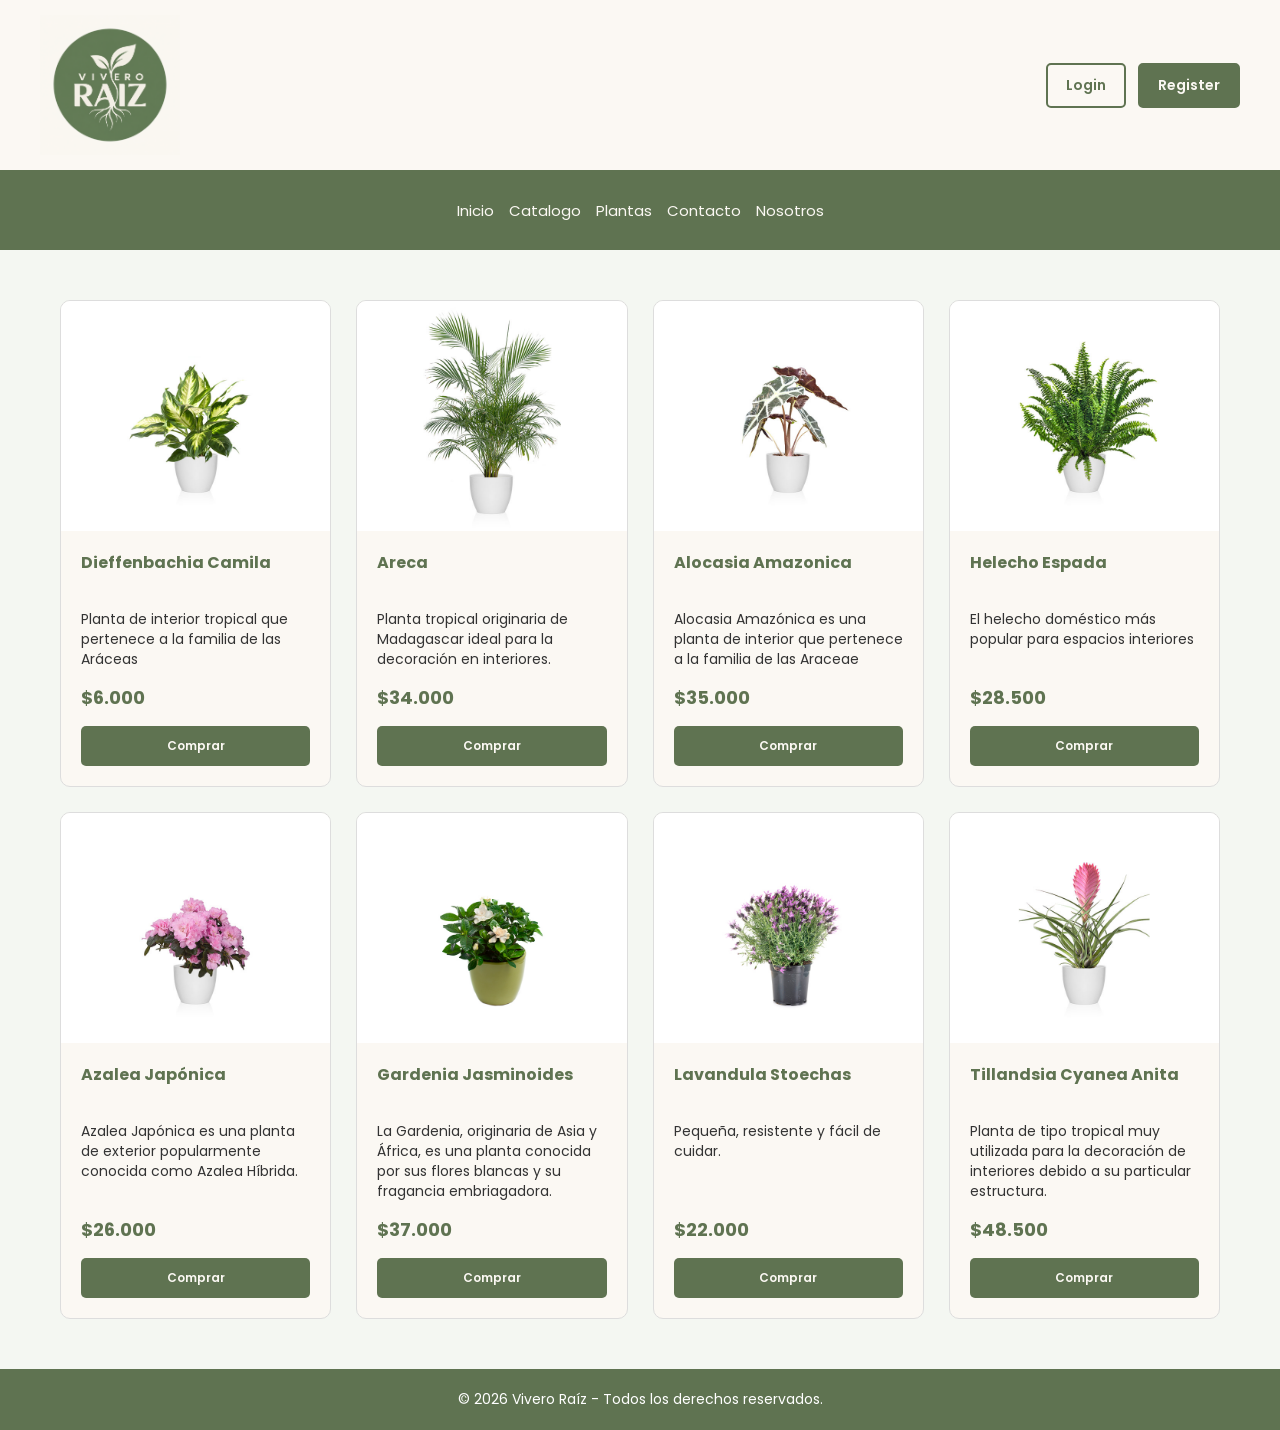
==== catalogo.html @ accc3dcf "htmlv5" ====
<!DOCTYPE html>
<html lang="es">

<head>
    <meta charset="UTF-8">
    <meta name="viewport" content="width=device-width, initial-scale=1.0">
    <title>Catalogo - Raiz</title>
    <link rel="preconnect" href="https://fonts.googleapis.com">
    <link rel="preconnect" href="https://fonts.gstatic.com" crossorigin>
    <link href="https://fonts.googleapis.com/css2?family=Poppins:wght@400;600;700&display=swap" rel="stylesheet">
    <link rel="stylesheet" href="./styles/styles.css">
</head>

<body class="pagina-catalogo">
    <header class="header-vivero">
        <a href="index.html"> <img src="./components/images/logo-vivero-raiz.png" alt="Logo Raíz"
                class="logo-vivero-raiz"></a>
        <div class="botones-usuario">
            <a href="./login.html" class="boton-login">Login</a>
            <a href="./registro.html" class="boton-registro">Register</a>
        </div>
    </header>

    <nav class="nav-vivero">
        <a href="./index.html">Inicio</a>
        <a href="./catalogo.html">Catalogo</a>
        <a href="./planta.html">Plantas</a>
        <a href="./contacto.html">Contacto</a>
        <a href="./nosotros.html">Nosotros</a>

    </nav>
    <main class="catalogo">
        <section class="productos">
            <article class="tarjeta">
                <img src="./components/images/dieffenbachia-camila-c17.jpg" alt="Planta cactus">

                <div class="informacion">
                    <h3>Dieffenbachia Camila</h3>
                    <p>Planta de interior tropical que pertenece a la familia de las Aráceas</p>
                    <span class="precio">$6.000</span>
                    <a href="/planta.html">
                        <button type="button">Comprar</button></a>
                </div>
            </article>
            <article class="tarjeta">
                <img src="./components/images/areca.jpg" alt="Areca">

                <div class=" informacion">
                    <h3>Areca</h3>
                    <p>Planta tropical originaria de Madagascar ideal para la decoración en interiores.</p>
                    <span class="precio">$34.000</span>
                    <button type="button">Comprar</button>
                </div>
            </article>

            <article class="tarjeta">
                <img src="./components/images/alocasia-amazonica.jpg" alt="Planta suculenta">

                <div class="informacion">
                    <h3>Alocasia Amazonica</h3>
                    <p>Alocasia Amazónica es una planta de interior que pertenece a la familia de las Araceae</p>
                    <span class="precio">$35.000</span>
                    <button type="button">Comprar</button>
                </div>
            </article>

            <article class="tarjeta">
                <img src="./components/images/nephrolepsis.jpg" alt="Planta Potus">

                <div class="informacion">
                    <h3>Helecho Espada</h3>
                    <p>El helecho doméstico más popular para espacios interiores</p>
                    <span class="precio">$28.500</span>
                    <button type="button">Comprar</button>
                </div>
            </article>

            <article class="tarjeta">
                <img src="./components/images/azalea-jap-2-3l-vda-1530.jpg" alt="Planta cactus">

                <div class="informacion">
                    <h3>Azalea Japónica</h3>
                    <p>Azalea Japónica es una planta de exterior popularmente conocida como Azalea Híbrida.</p>
                    <span class="precio">$26.000</span>
                    <button type="button">Comprar</button>
                </div>
            </article>
            <article class="tarjeta">
                <img src="./components/images/gardenia-jasminoides-m13.jpg" alt="Planta Monstera">

                <div class="informacion">
                    <h3>Gardenia Jasminoides</h3>
                    <p>La Gardenia, originaria de Asia y África, es una planta conocida por sus flores blancas y su
                        fragancia embriagadora.</p>
                    <span class="precio">$37.000</span>
                    <button type="button">Comprar</button>
                </div>
            </article>

            <article class="tarjeta">
                <img src="./components/images/lavandula-stoechas-v14b.jpg" alt="Planta suculenta">

                <div class="informacion">
                    <h3>Lavandula Stoechas</h3>
                    <p>Pequeña, resistente y fácil de cuidar.</p>
                    <span class="precio">$22.000</span>
                    <button type="button">Comprar</button>
                </div>
            </article>

            <article class="tarjeta">
                <img src="./components/images/tillandsia-anita-m09.jpg" alt="Planta Potus">

                <div class="informacion">
                    <h3>Tillandsia Cyanea Anita</h3>
                    <p>Planta de tipo tropical muy utilizada para la decoración de interiores debido a su particular
                        estructura.</p>
                    <span class="precio">$48.500</span>
                    <button type="button">Comprar</button>
                </div>
            </article>


        </section>
    </main>

<footer class="footer-vivero">
        <p>© 2026 Vivero Raíz - Todos los derechos reservados.</p>
    </footer>
</body>

</html>
---- styles/styles.css ----
* {
    box-sizing: border-box;
}

html {
    min-height: 100%;
}

body {
    width: 100%;
    min-height: 100vh;
    margin: 0;

    display: flex;
    flex-direction: column;
    justify-content: flex-start;
    align-items: center;

    font-family: "Poppins", sans-serif;
}


/* header */


.header-vivero {
    width: 100%;
    min-height: 8em;
    padding: 15px 40px;

    display: flex;
    justify-content: space-between;
    align-items: center;

    background-color: #fbf8f3;
}

.logo-vivero-raiz {
    display: block;
    width: 140px;
    max-width: 150px;
    max-height: 200px;
    height: auto;

    object-fit: contain;
    transition: transform 0.3s ease;
}

.logo-vivero-raiz:hover {
    transform: scale(1.1);
}

.botones-usuario {
    display: flex;
    align-items: center;
    gap: 12px;
}

.botones-usuario a {
    padding: 10px 18px;

    font-size: 14px;
    font-weight: 600;
    text-decoration: none;

    border-radius: 5px;
}

.boton-login {
    color: #5f7351;
    background-color: transparent;
    border: 2px solid #5f7351;
}

.boton-login:hover {
    color: #fbf8f3;
    background-color: #5f7351;
}

.boton-registro {
    color: #fbf8f3;
    background-color: #5f7351;
    border: 2px solid #5f7351;
}

.boton-registro:hover {
    background-color: #43523a;
    border-color: #43523a;
}


/* navbar */

.nav-vivero {
    width: 100%;
    min-height: 80px;

    display: flex;
    justify-content: center;
    align-items: center;
    gap: 15px;

    background-color: #5f7351;
}

.nav-vivero a {
    color: #fbf8f3;
    font-size: 15px;
    text-decoration: none;
}

.nav-vivero a:hover {
    text-decoration: underline;
}


/* footer */


.footer-vivero {
    width: 100%;
    padding: 20px;
    margin-top: auto;

    color: #ffffff;
    text-align: center;
    background-color: #5f7351;
}

.footer-vivero p {
    margin: 0;
    font-size: 14px;
}


/* index */


.pagina-inicio {
    min-height: 100vh;
    background-color: #f4f7f2;
}

.pagina-inicio .inicio-contenedor {
    width: 100%;
}

/* banner index */


.pagina-inicio .banner-inicio {
    position: relative;

    width: 100%;
    height: 500px;
    overflow: hidden;
}

.pagina-inicio .banner-inicio img {
    display: block;
    width: 100%;
    height: 100%;
    object-fit: cover;
}

.pagina-inicio .banner-contenido {
    position: absolute;
    top: 0;
    left: 0;

    width: 100%;
    height: 100%;
    padding: 30px;

    display: flex;
    flex-direction: column;
    justify-content: center;
    align-items: center;

    color: #ffffff;
    text-align: center;
    background-color: rgba(0, 0, 0, 0.4);
}

.pagina-inicio .banner-contenido h1 {
    max-width: 700px;
    margin: 0 0 15px;
    font-size: 42px;
}

.pagina-inicio .banner-contenido p {
    margin: 0 0 25px;
    font-size: 18px;
}

.pagina-inicio .boton-banner {
    display: inline-block;
    padding: 12px 25px;

    color: #ffffff;
    font-weight: 600;
    text-decoration: none;

    background-color: #5f7351;
    border-radius: 5px;
}

.pagina-inicio .boton-banner:hover {
    background-color: #43523a;
}


/* grilla index */


.pagina-inicio .galeria-inicio {
    width: 100%;
    padding: 50px 20px;
}

.pagina-inicio .galeria-inicio h2 {
    margin: 0 0 30px;
    color: #43523a;
    text-align: center;
}

.pagina-inicio .grilla-inicio {
    width: 100%;
    max-width: 1100px;
    margin: auto;

    display: grid;
    grid-template-columns: repeat(3, 1fr);
    gap: 25px;
}

.pagina-inicio .foto-inicio {
    overflow: hidden;

    color: #43523a;
    text-align: center;
    text-decoration: none;

    background-color: #ffffff;
    border: 1px solid #dddddd;
    border-radius: 8px;
}

.pagina-inicio .foto-inicio img {
    display: block;
    width: 100%;
    height: 220px;

    object-fit: cover;
    transition: transform 0.3s;
}

.pagina-inicio .foto-inicio h3 {
    margin: 15px;
    font-size: 16px;
}

.pagina-inicio .foto-inicio:hover img {
    transform: scale(1.05);
}


/* nosotros */


.pagina-nosotros {
    min-height: 100vh;
    background-color: #f4f7f2;
}

.pagina-nosotros .nosotros-contenedor {
    width: 100%;
    padding: 60px 20px;

    display: flex;
    justify-content: center;
}

.pagina-nosotros .historia-vivero {
    width: 100%;
    max-width: 1100px;

    display: flex;
    align-items: center;
    gap: 50px;
}

.pagina-nosotros .historia-imagen {
    width: 50%;
}

.pagina-nosotros .historia-imagen img {
    display: block;
    width: 100%;
    height: 450px;

    object-fit: cover;
    border-radius: 8px;
}

.pagina-nosotros .historia-texto {
    width: 50%;
}

.pagina-nosotros .historia-texto h1 {
    margin: 0 0 20px;
    color: #43523a;
    font-size: 36px;
}

.pagina-nosotros .historia-texto p {
    margin: 0 0 18px;

    color: #333333;
    font-size: 16px;
    line-height: 1.7;
}


/* catalogo */

.pagina-catalogo {
    min-height: 100vh;
    background-color: #f4f7f2;
}

.pagina-catalogo .catalogo {
    width: 100%;
    max-width: 1200px;
    padding: 50px 20px;
}

.pagina-catalogo .productos {
    display: grid;
    grid-template-columns: repeat(4, 1fr);
    gap: 25px;
    align-items: stretch;
}

.pagina-catalogo .tarjeta {
    width: 100%;
    height: 100%;

    display: flex;
    flex-direction: column;

    overflow: hidden;
    background-color: #fbf8f3;
    border: 1px solid #dddddd;
    border-radius: 10px;
}

.pagina-catalogo .tarjeta img {
    display: block;
    width: 100%;
    height: 230px;

    object-fit: contain;
    background-color: #ffffff;
}

.pagina-catalogo .informacion {
    flex: 1;
    padding: 20px;

    display: flex;
    flex-direction: column;
}

.pagina-catalogo .informacion h3 {
    min-height: 48px;
    margin: 0 0 10px;

    color: #5f7351;
    font-size: 16px;
    line-height: 24px;
}

.pagina-catalogo .informacion p {
    flex: 1;
    margin: 0 0 15px;

    color: #333333;
    font-size: 14px;
    line-height: 20px;
}

.pagina-catalogo .precio {
    display: block;
    margin: 0 0 15px;

    color: #5f7351;
    font-size: 18px;
    font-weight: 700;
}

.pagina-catalogo button {
    width: 100%;
    min-height: 40px;
    margin-top: auto;
    padding: 10px;

    color: #fbf8f3;
    font-family: "Poppins", sans-serif;
    font-size: 12px;
    font-weight: 600;

    background-color: #5f7351;
    border: none;
    border-radius: 5px;
    cursor: pointer;
}

.pagina-catalogo button:hover {
    background-color: #43523a;
}


/* contacto */

.pagina-contacto {
    min-height: 100vh;
    background-color: #f4f7f2;
}

.pagina-contacto .contacto-contenedor {
    width: 100%;
    padding: 60px 8%;

    display: flex;
    justify-content: center;
    align-items: flex-start;
    gap: 70px;

    background-color: #fbf8f3;
}

.pagina-contacto .contacto-formulario {
    width: 55%;
    max-width: 650px;
}

.pagina-contacto .contacto-formulario h1 {
    margin: 0 0 10px;

    color: #43523a;
    font-size: 42px;
    line-height: 1.2;
}

.pagina-contacto .contacto-introduccion {
    margin: 0 0 30px;
    color: #555555;
}

.pagina-contacto .campo-contacto {
    width: 100%;
    margin-bottom: 22px;
}

.pagina-contacto .campo-contacto label {
    display: block;
    margin-bottom: 6px;

    color: #333333;
    font-size: 14px;
}

.pagina-contacto .campo-contacto input,
.pagina-contacto .campo-contacto textarea {
    width: 100%;
    padding: 10px 5px;

    font-family: "Poppins", sans-serif;
    font-size: 15px;

    background-color: transparent;
    border: none;
    border-bottom: 2px solid #5f7351;
    outline: none;
}

.pagina-contacto .campo-contacto textarea {
    resize: vertical;
}

.pagina-contacto .campo-contacto input:focus,
.pagina-contacto .campo-contacto textarea:focus {
    border-bottom-color: #2f4229;
}

.pagina-contacto .boton-contacto {
    padding: 12px 25px;

    color: #ffffff;
    font-family: "Poppins", sans-serif;
    font-weight: 600;

    background-color: #5f7351;
    border: none;
    border-radius: 5px;
    cursor: pointer;
}

.pagina-contacto .boton-contacto:hover {
    background-color: #43523a;
}

.pagina-contacto .contacto-informacion {
    width: 40%;
    max-width: 450px;
    padding: 30px;

    background-color: #e4ebdf;
    border-radius: 8px;
}

.pagina-contacto .contacto-informacion h2 {
    margin-top: 0;
    color: #43523a;
    font-size: 22px;
}

.pagina-contacto .contacto-informacion p {
    margin-bottom: 20px;
    color: #333333;
    line-height: 1.6;
}

.pagina-contacto .bloque-horarios {
    margin-top: 35px;
}

.pagina-contacto .horario {
    padding: 10px 0;

    display: flex;
    justify-content: space-between;
    gap: 20px;

    color: #333333;
    border-bottom: 1px solid #bdc9b6;
}


/* register */


.pagina-registro {
    min-height: 100vh;
    background-color: #7d9472;
}

.pagina-registro .registro-contenedor {
    width: 100%;
    padding: 40px 20px;

    display: flex;
    justify-content: center;
}

.pagina-registro .formulario-registro {
    width: 100%;
    max-width: 400px;
    padding: 30px;

    background-color: #fbf8f3;
    border-radius: 8px;
}

.pagina-registro .formulario-registro h1 {
    margin-top: 0;
    margin-bottom: 25px;

    color: #5f7351;
    text-align: center;
}

.pagina-registro .campo-formulario {
    width: 100%;
    margin-bottom: 15px;
}

.pagina-registro .campo-formulario label {
    display: block;
    margin-bottom: 5px;

    color: #333333;
    font-size: 14px;
}

.pagina-registro .campo-formulario input {
    width: 100%;
    padding: 10px;

    font-family: "Poppins", sans-serif;
    border: 1px solid #cccccc;
    border-radius: 5px;
}

.pagina-registro .boton-enviar {
    width: 100%;
    padding: 12px;

    color: #ffffff;
    font-family: "Poppins", sans-serif;
    font-weight: 600;

    background-color: #5f7351;
    border: none;
    border-radius: 5px;
    cursor: pointer;
}

.pagina-registro .boton-enviar:hover {
    background-color: #43523a;
}

.pagina-registro .texto-login {
    margin-top: 20px;
    text-align: center;
    font-size: 14px;
}

.pagina-registro .texto-login a {
    color: #5f7351;
}


/* producto */


.pagina-producto {
    min-height: 100vh;
    background-color: #f4f7f2;
}

.pagina-producto .producto-contenedor {
    width: 100%;
    padding: 60px 20px;

    display: flex;
    justify-content: center;
}

.pagina-producto .producto-detalle {
    width: 100%;
    max-width: 1000px;

    display: flex;
    align-items: center;
    gap: 60px;
}

.pagina-producto .producto-imagen {
    width: 50%;
    padding: 30px;

    background-color: #ffffff;
    border: 1px solid #dddddd;
    border-radius: 8px;
}

.pagina-producto .producto-imagen img {
    display: block;
    width: 100%;
    height: 400px;
    object-fit: contain;
}

.pagina-producto .producto-informacion {
    width: 50%;
}

.pagina-producto .producto-informacion h1 {
    margin: 0 0 15px;
    color: #35452f;
    font-size: 32px;
}

.pagina-producto .producto-precio {
    display: block;
    margin-bottom: 25px;

    color: #5f7351;
    font-size: 24px;
    font-weight: 700;
}

.pagina-producto .producto-descripcion {
    margin-bottom: 30px;

    color: #333333;
    font-size: 16px;
    line-height: 1.7;
}

.pagina-producto .boton-carrito {
    padding: 14px 25px;

    color: #ffffff;
    font-family: "Poppins", sans-serif;
    font-size: 15px;
    font-weight: 600;

    background-color: #5f7351;
    border: none;
    border-radius: 5px;
    cursor: pointer;
}

.pagina-producto .boton-carrito:hover {
    background-color: #43523a;
}


/* responsive */


@media (max-width: 750px) {
    .header-vivero {
        min-height: auto;
        padding: 15px 20px;
    }

    .logo-vivero-raiz {
        width: 100px;
    }

    .botones-usuario {
        gap: 6px;
    }

    .botones-usuario a {
        padding: 8px 10px;
        font-size: 12px;
    }

    .nav-vivero {
        min-height: auto;
        padding: 15px;
        flex-wrap: wrap;
    }

    .pagina-inicio .banner-inicio {
        height: 380px;
    }

    .pagina-inicio .banner-contenido h1 {
        font-size: 30px;
    }

    .pagina-inicio .banner-contenido p {
        font-size: 15px;
    }

    .pagina-nosotros .historia-vivero,
    .pagina-contacto .contacto-contenedor,
    .pagina-producto .producto-detalle {
        flex-direction: column;
    }

    .pagina-nosotros .historia-imagen,
    .pagina-nosotros .historia-texto,
    .pagina-contacto .contacto-formulario,
    .pagina-contacto .contacto-informacion,
    .pagina-producto .producto-imagen,
    .pagina-producto .producto-informacion {
        width: 100%;
        max-width: none;
    }

    .pagina-contacto .contacto-contenedor {
        padding: 40px 20px;
        gap: 40px;
    }

    .pagina-producto .producto-detalle {
        gap: 30px;
    }
}

@media (max-width: 600px) {
    .pagina-inicio .grilla-inicio,
    .pagina-catalogo .productos {
        grid-template-columns: 1fr;
    }
}
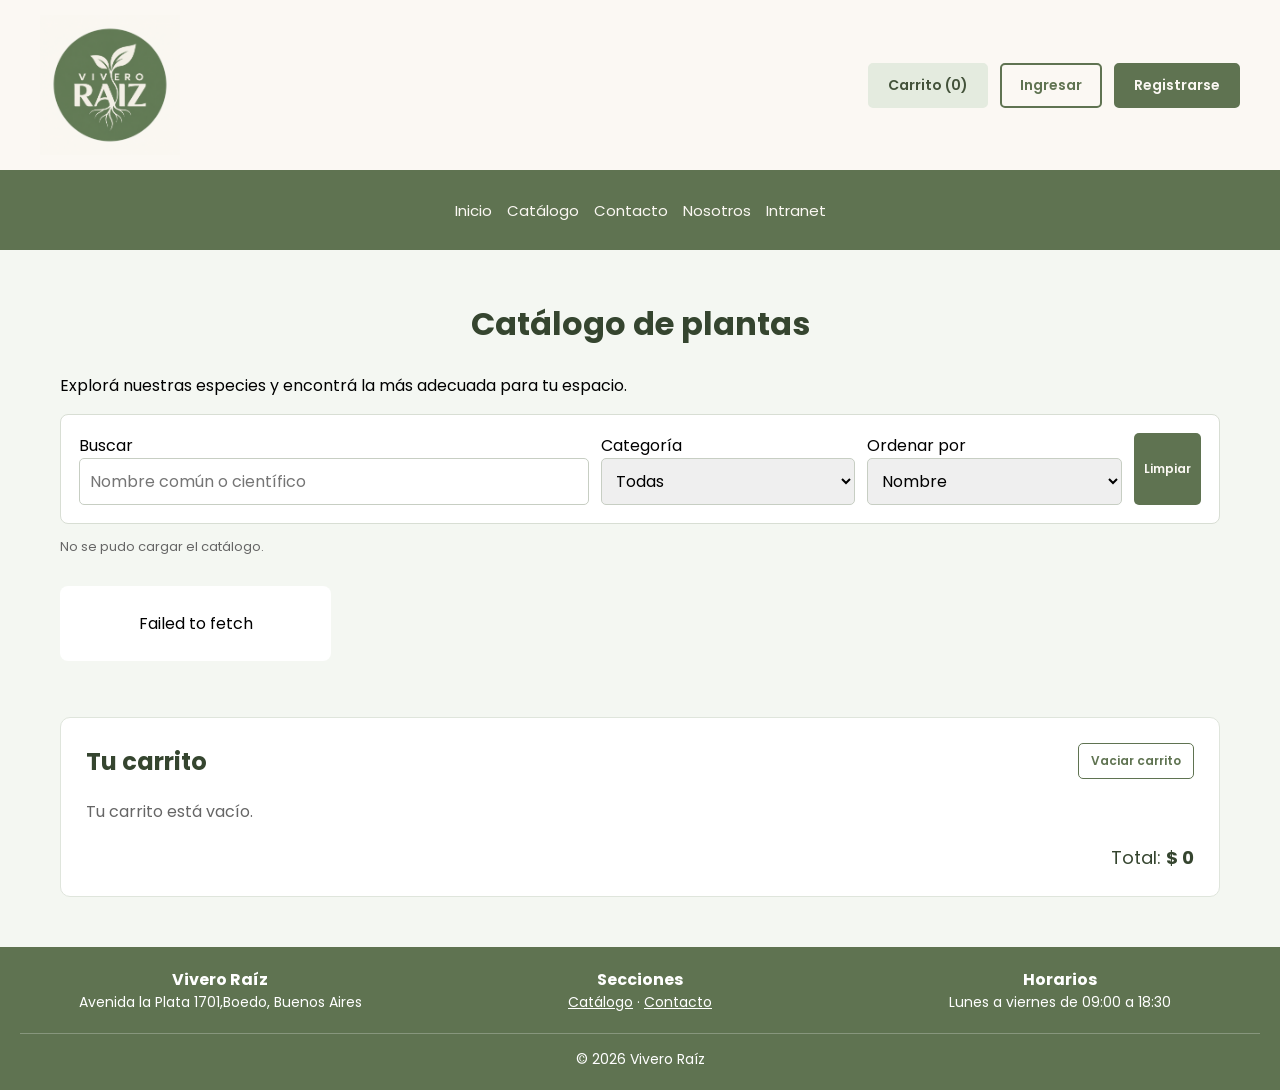
==== commit baa257dc: "final" ====
--- a/catalogo.html
+++ b/catalogo.html
@@ -1,132 +1,60 @@
 <!DOCTYPE html>
 <html lang="es">
-
 <head>
     <meta charset="UTF-8">
     <meta name="viewport" content="width=device-width, initial-scale=1.0">
-    <title>Catalogo - Raiz</title>
+    <title>Catálogo - Vivero Raíz</title>
     <link rel="preconnect" href="https://fonts.googleapis.com">
     <link rel="preconnect" href="https://fonts.gstatic.com" crossorigin>
     <link href="https://fonts.googleapis.com/css2?family=Poppins:wght@400;600;700&display=swap" rel="stylesheet">
     <link rel="stylesheet" href="./styles/styles.css">
+    <script src="./components/scripts/sesion.js" defer></script>
+    <script src="./components/scripts/datos.js" defer></script>
+    <script src="./components/scripts/carrito.js" defer></script>
+    <script src="./components/scripts/catalogo.js" defer></script>
+    <script src="./components/scripts/validaciones.js" defer></script>
 </head>
-
 <body class="pagina-catalogo">
     <header class="header-vivero">
-        <a href="index.html"> <img src="./components/images/logo-vivero-raiz.png" alt="Logo Raíz"
-                class="logo-vivero-raiz"></a>
+        <a href="./index.html"><img src="./components/images/logo-vivero-raiz.png" alt="Logo de Vivero Raíz" class="logo-vivero-raiz"></a>
+        <button type="button" class="boton-menu" aria-expanded="false" aria-controls="menu-principal">Menú</button>
         <div class="botones-usuario">
-            <a href="./login.html" class="boton-login">Login</a>
-            <a href="./registro.html" class="boton-registro">Register</a>
+            <a href="#carrito" class="boton-carrito-header">Carrito (<span data-contador-carrito>0</span>)</a>
+            <a href="./login.html" class="boton-login">Ingresar</a>
+            <a href="./registro.html" class="boton-registro">Registrarse</a>
         </div>
     </header>
-
-    <nav class="nav-vivero">
+    <nav class="nav-vivero" id="menu-principal">
         <a href="./index.html">Inicio</a>
-        <a href="./catalogo.html">Catalogo</a>
-        <a href="./planta.html">Plantas</a>
+        <a href="./catalogo.html">Catálogo</a>
         <a href="./contacto.html">Contacto</a>
         <a href="./nosotros.html">Nosotros</a>
-
+        <a href="./listado.html">Intranet</a>
     </nav>
     <main class="catalogo">
-        <section class="productos">
-            <article class="tarjeta">
-                <img src="./components/images/dieffenbachia-camila-c17.jpg" alt="Planta cactus">
-
-                <div class="informacion">
-                    <h3>Dieffenbachia Camila</h3>
-                    <p>Planta de interior tropical que pertenece a la familia de las Aráceas</p>
-                    <span class="precio">$6.000</span>
-                    <a href="/planta.html">
-                        <button type="button">Comprar</button></a>
-                </div>
-            </article>
-            <article class="tarjeta">
-                <img src="./components/images/areca.jpg" alt="Areca">
-
-                <div class=" informacion">
-                    <h3>Areca</h3>
-                    <p>Planta tropical originaria de Madagascar ideal para la decoración en interiores.</p>
-                    <span class="precio">$34.000</span>
-                    <button type="button">Comprar</button>
-                </div>
-            </article>
-
-            <article class="tarjeta">
-                <img src="./components/images/alocasia-amazonica.jpg" alt="Planta suculenta">
-
-                <div class="informacion">
-                    <h3>Alocasia Amazonica</h3>
-                    <p>Alocasia Amazónica es una planta de interior que pertenece a la familia de las Araceae</p>
-                    <span class="precio">$35.000</span>
-                    <button type="button">Comprar</button>
-                </div>
-            </article>
-
-            <article class="tarjeta">
-                <img src="./components/images/nephrolepsis.jpg" alt="Planta Potus">
-
-                <div class="informacion">
-                    <h3>Helecho Espada</h3>
-                    <p>El helecho doméstico más popular para espacios interiores</p>
-                    <span class="precio">$28.500</span>
-                    <button type="button">Comprar</button>
-                </div>
-            </article>
-
-            <article class="tarjeta">
-                <img src="./components/images/azalea-jap-2-3l-vda-1530.jpg" alt="Planta cactus">
-
-                <div class="informacion">
-                    <h3>Azalea Japónica</h3>
-                    <p>Azalea Japónica es una planta de exterior popularmente conocida como Azalea Híbrida.</p>
-                    <span class="precio">$26.000</span>
-                    <button type="button">Comprar</button>
-                </div>
-            </article>
-            <article class="tarjeta">
-                <img src="./components/images/gardenia-jasminoides-m13.jpg" alt="Planta Monstera">
-
-                <div class="informacion">
-                    <h3>Gardenia Jasminoides</h3>
-                    <p>La Gardenia, originaria de Asia y África, es una planta conocida por sus flores blancas y su
-                        fragancia embriagadora.</p>
-                    <span class="precio">$37.000</span>
-                    <button type="button">Comprar</button>
-                </div>
-            </article>
-
-            <article class="tarjeta">
-                <img src="./components/images/lavandula-stoechas-v14b.jpg" alt="Planta suculenta">
-
-                <div class="informacion">
-                    <h3>Lavandula Stoechas</h3>
-                    <p>Pequeña, resistente y fácil de cuidar.</p>
-                    <span class="precio">$22.000</span>
-                    <button type="button">Comprar</button>
-                </div>
-            </article>
-
-            <article class="tarjeta">
-                <img src="./components/images/tillandsia-anita-m09.jpg" alt="Planta Potus">
-
-                <div class="informacion">
-                    <h3>Tillandsia Cyanea Anita</h3>
-                    <p>Planta de tipo tropical muy utilizada para la decoración de interiores debido a su particular
-                        estructura.</p>
-                    <span class="precio">$48.500</span>
-                    <button type="button">Comprar</button>
-                </div>
-            </article>
-
-
+        <h1>Catálogo de plantas</h1>
+        <p>Explorá nuestras especies y encontrá la más adecuada para tu espacio.</p>
+        <section class="filtros-catalogo" aria-label="Filtros del catálogo">
+            <label>Buscar<input type="search" id="buscar-planta" placeholder="Nombre común o científico"></label>
+            <label>Categoría<select id="categoria-planta"><option value="todas">Todas</option><option value="interior">Interior</option><option value="exterior">Exterior</option><option value="suculenta">Suculenta</option><option value="aromática">Aromática</option></select></label>
+            <label>Ordenar por<select id="orden-plantas"><option value="nombre">Nombre</option><option value="precio-asc">Menor precio</option><option value="precio-desc">Mayor precio</option></select></label>
+            <button type="button" id="limpiar-filtros">Limpiar</button>
         </section>
+        <p id="contador-resultados" class="contador-resultados" aria-live="polite"></p>
+        <p id="sin-resultados" class="estado-vacio" hidden>No encontramos plantas con ese criterio.</p>
+        <section class="productos" id="productos"></section>
+        <aside class="carrito" id="carrito" aria-labelledby="titulo-carrito">
+            <div class="encabezado-carrito"><h2 id="titulo-carrito">Tu carrito</h2><button type="button" id="vaciar-carrito">Vaciar carrito</button></div>
+            <ul id="items-carrito"></ul>
+            <p class="total-carrito">Total: <strong id="total-carrito">$ 0</strong></p>
+        </aside>
+        <p id="aviso-catalogo" class="aviso-flotante" role="status" hidden></p>
     </main>
-
-<footer class="footer-vivero">
-        <p>© 2026 Vivero Raíz - Todos los derechos reservados.</p>
+    <footer class="footer-vivero">
+        <div><strong>Vivero Raíz</strong><p>Avenida la Plata 1701,Boedo, Buenos Aires</p></div>
+        <div><strong>Secciones</strong><p><a href="./catalogo.html">Catálogo</a> · <a href="./contacto.html">Contacto</a></p></div>
+        <div><strong>Horarios</strong><p>Lunes a viernes de 09:00 a 18:30</p></div>
+        <p class="copyright">© 2026 Vivero Raíz</p>
     </footer>
 </body>
-
-</html>+</html>
--- a/styles/styles.css
+++ b/styles/styles.css
@@ -57,6 +57,32 @@
     gap: 12px;
 }
 
+.usuario-sesion {
+    color: var(--verde-oscuro);
+    font-size: 14px;
+    font-weight: 600;
+}
+
+.boton-cerrar-sesion {
+    padding: 10px 18px;
+    color: #ffffff;
+    font-size: 14px;
+    font-weight: 600;
+    background: var(--verde);
+    border: 2px solid var(--verde);
+    border-radius: 5px;
+    cursor: pointer;
+}
+
+.boton-cerrar-sesion:hover {
+    background: var(--verde-oscuro);
+    border-color: var(--verde-oscuro);
+}
+
+.boton-salir-menu {
+    display: none;
+}
+
 .botones-usuario a {
     padding: 10px 18px;
 
@@ -89,6 +115,12 @@
     border-color: #43523a;
 }
 
+.boton-carrito-header {
+    color: #43523a;
+    background-color: #e4ebdf;
+    border: 2px solid #e4ebdf;
+}
+
 
 /* navbar */
 
@@ -279,7 +311,8 @@
     padding: 60px 20px;
 
     display: flex;
-    justify-content: center;
+    flex-direction: column;
+    align-items: center;
 }
 
 .pagina-nosotros .historia-vivero {
@@ -334,6 +367,12 @@
     width: 100%;
     max-width: 1200px;
     padding: 50px 20px;
+}
+
+.pagina-catalogo .catalogo > h1 {
+    margin: 0 0 25px;
+    color: #35452f;
+    text-align: center;
 }
 
 .pagina-catalogo .productos {
@@ -421,6 +460,94 @@
     background-color: #43523a;
 }
 
+.carrito {
+    width: 100%;
+    margin-top: 40px;
+    padding: 25px;
+    background-color: #ffffff;
+    border: 1px solid #dfe5dc;
+    border-radius: 10px;
+}
+
+.encabezado-carrito {
+    display: flex;
+    justify-content: space-between;
+    align-items: center;
+    gap: 20px;
+}
+
+.encabezado-carrito h2 {
+    margin: 0;
+    color: #35452f;
+}
+
+.encabezado-carrito #vaciar-carrito {
+    width: auto;
+    min-height: auto;
+    margin: 0;
+    padding: 8px 12px;
+    color: #5f7351;
+    background-color: transparent;
+    border: 1px solid #5f7351;
+}
+
+.encabezado-carrito #vaciar-carrito:disabled {
+    opacity: 0.45;
+    cursor: default;
+}
+
+#items-carrito {
+    margin: 20px 0;
+    padding: 0;
+    list-style: none;
+}
+
+.item-carrito {
+    padding: 12px 0;
+    display: flex;
+    justify-content: space-between;
+    align-items: center;
+    gap: 20px;
+    border-bottom: 1px solid #e4e8e1;
+}
+
+.item-carrito span {
+    color: #666666;
+    font-size: 13px;
+}
+
+.item-carrito button {
+    width: auto;
+    min-height: auto;
+    margin: 0;
+    padding: 8px 12px;
+}
+
+.carrito-vacio {
+    color: #666666;
+}
+
+.total-carrito {
+    margin: 0;
+    color: #35452f;
+    font-size: 18px;
+    text-align: right;
+}
+
+.aviso-flotante {
+    position: fixed;
+    right: 25px;
+    bottom: 25px;
+    z-index: 10;
+    max-width: 350px;
+    margin: 0;
+    padding: 14px 20px;
+    color: #ffffff;
+    background-color: #35452f;
+    border-radius: 6px;
+    box-shadow: 0 5px 20px rgba(0, 0, 0, 0.2);
+}
+
 
 /* contacto */
 
@@ -723,6 +850,13 @@
 /* responsive */
 
 
+@media (max-width: 1000px) {
+    .pagina-catalogo .productos {
+        grid-template-columns: repeat(2, 1fr);
+    }
+}
+
+
 @media (max-width: 750px) {
     .header-vivero {
         min-height: auto;
@@ -734,6 +868,8 @@
     }
 
     .botones-usuario {
+        justify-content: flex-end;
+        flex-wrap: wrap;
         gap: 6px;
     }
 
@@ -784,6 +920,11 @@
     .pagina-producto .producto-detalle {
         gap: 30px;
     }
+
+    .item-carrito {
+        align-items: flex-start;
+        flex-direction: column;
+    }
 }
 
 @media (max-width: 600px) {
@@ -792,3 +933,542 @@
         grid-template-columns: 1fr;
     }
 }
+
+:root {
+    --verde: #5f7351;
+    --verde-oscuro: #35452f;
+    --verde-claro: #e4ebdf;
+    --crema: #fbf8f3;
+    --fondo: #f4f7f2;
+    --borde: #d8ded4;
+}
+
+button,
+input,
+select,
+textarea {
+    font: inherit;
+}
+
+.boton-menu {
+    display: none;
+    padding: 9px 15px;
+    color: #ffffff;
+    background: var(--verde);
+    border: 0;
+    border-radius: 5px;
+    cursor: pointer;
+}
+
+.footer-vivero {
+    display: grid;
+    grid-template-columns: repeat(3, 1fr);
+    gap: 20px;
+}
+
+.footer-vivero a {
+    color: #ffffff;
+}
+
+.footer-vivero .copyright {
+    grid-column: 1 / -1;
+    padding-top: 15px;
+    border-top: 1px solid rgba(255, 255, 255, 0.25);
+}
+
+.acciones-banner,
+.acciones-tarjeta,
+.acciones-formulario {
+    display: flex;
+    gap: 10px;
+}
+
+.boton-claro {
+    background: transparent !important;
+    border: 2px solid #ffffff;
+}
+
+.boton-principal,
+.boton-secundario {
+    display: inline-block;
+    padding: 10px 18px;
+    font-size: 14px;
+    font-weight: 600;
+    text-align: center;
+    text-decoration: none;
+    border-radius: 5px;
+}
+
+.boton-principal {
+    color: #ffffff;
+    background: var(--verde);
+    border: 2px solid var(--verde);
+}
+
+.boton-secundario {
+    color: var(--verde);
+    background: transparent;
+    border: 2px solid var(--verde);
+}
+
+.pagina-inicio .foto-inicio p {
+    margin: 0 16px 18px;
+    color: #555555;
+    font-size: 14px;
+}
+
+.presentacion-inicio {
+    width: calc(100% - 40px);
+    max-width: 1100px;
+    margin: 0 auto 50px;
+    padding: 35px;
+    display: grid;
+    grid-template-columns: 1fr 1fr;
+    align-items: center;
+    gap: 45px;
+    background: var(--crema);
+    border-radius: 10px;
+}
+
+.presentacion-inicio img {
+    width: 100%;
+    height: 320px;
+    object-fit: cover;
+    border-radius: 8px;
+}
+
+.equipo-vivero,
+.linea-tiempo {
+    width: 100%;
+    max-width: 1100px;
+    margin: 55px auto 0;
+}
+
+.equipo-vivero h2,
+.linea-tiempo h2 {
+    color: var(--verde-oscuro);
+    text-align: center;
+}
+
+.grilla-equipo {
+    display: grid;
+    grid-template-columns: repeat(3, 1fr);
+    gap: 22px;
+}
+
+.grilla-equipo article {
+    padding: 30px 20px;
+    overflow: hidden;
+    text-align: center;
+    background: #ffffff;
+    border: 1px solid var(--borde);
+    border-radius: 8px;
+}
+
+.grilla-equipo article > span {
+    width: 76px;
+    height: 76px;
+    margin: 0 auto 18px;
+    display: flex;
+    justify-content: center;
+    align-items: center;
+    color: #ffffff;
+    font-size: 22px;
+    font-weight: 700;
+    background: var(--verde);
+    border-radius: 50%;
+}
+
+.grilla-equipo h3,
+.grilla-equipo p {
+    margin: 12px 15px;
+}
+
+.linea-tiempo > div {
+    margin-top: 25px;
+    display: grid;
+    grid-template-columns: repeat(3, 1fr);
+    gap: 22px;
+}
+
+.linea-tiempo article {
+    padding: 25px;
+    text-align: center;
+    background: var(--crema);
+    border-top: 4px solid var(--verde);
+    border-radius: 8px;
+}
+
+.linea-tiempo article strong {
+    color: var(--verde-oscuro);
+    font-size: 25px;
+}
+
+.linea-tiempo article p {
+    margin-bottom: 0;
+}
+
+.filtros-catalogo {
+    margin-bottom: 12px;
+    padding: 18px;
+    display: grid;
+    grid-template-columns: 2fr 1fr 1fr auto;
+    gap: 12px;
+    background: #ffffff;
+    border: 1px solid var(--borde);
+    border-radius: 8px;
+}
+
+.filtros-catalogo input,
+.filtros-catalogo select {
+    width: 100%;
+    padding: 10px;
+    border: 1px solid #c7cec3;
+    border-radius: 5px;
+}
+
+.filtros-catalogo button {
+    margin: 0;
+}
+
+.contador-resultados,
+.categoria-planta,
+.nombre-cientifico {
+    color: #666666;
+    font-size: 13px;
+}
+
+.categoria-planta {
+    margin: 0;
+    color: var(--verde);
+    font-weight: 700;
+    text-transform: uppercase;
+}
+
+.nombre-cientifico {
+    font-style: italic;
+}
+
+.acciones-tarjeta a,
+.acciones-tarjeta button {
+    flex: 1;
+}
+
+.estado-vacio {
+    padding: 25px;
+    text-align: center;
+    background: #ffffff;
+    border-radius: 8px;
+}
+
+.pagina-contacto .contacto-formulario form {
+    display: grid;
+    grid-template-columns: 1fr 1fr;
+    gap: 18px;
+}
+
+.pagina-contacto .campo-contacto {
+    margin: 0;
+}
+
+.pagina-contacto .campo-contacto select {
+    width: 100%;
+    padding: 10px 5px;
+    background: transparent;
+    border: none;
+    border-bottom: 2px solid var(--verde);
+}
+
+.pagina-contacto .campo-completo {
+    grid-column: 1 / -1;
+}
+
+.opcion-formulario {
+    display: flex;
+    align-items: center;
+    gap: 8px;
+}
+
+.mensaje-formulario {
+    min-height: 20px;
+    margin: 10px 0;
+    font-size: 14px;
+    font-weight: 600;
+}
+
+.mensaje-formulario.error {
+    color: #9b2c2c;
+}
+
+.mensaje-formulario.exito {
+    color: #2f6b35;
+}
+
+.pagina-producto .producto-detalle {
+    align-items: flex-start;
+}
+
+.producto-galeria {
+    width: 50%;
+    padding: 25px;
+    background: #ffffff;
+    border: 1px solid var(--borde);
+    border-radius: 8px;
+}
+
+.producto-galeria img {
+    width: 100%;
+    height: 400px;
+    object-fit: contain;
+}
+
+.tabla-especificaciones {
+    width: 100%;
+    margin: 18px 0;
+    border-collapse: collapse;
+}
+
+.tabla-especificaciones th,
+.tabla-especificaciones td {
+    padding: 9px;
+    text-align: left;
+    border-bottom: 1px solid var(--borde);
+}
+
+.cuidados-producto {
+    padding: 16px;
+    background: var(--verde-claro);
+    border-radius: 7px;
+}
+
+.intranet-contenedor {
+    width: 100%;
+    max-width: 1200px;
+    padding: 50px 20px;
+}
+
+.encabezado-seccion {
+    display: flex;
+    justify-content: space-between;
+    align-items: center;
+    gap: 20px;
+}
+
+.etiqueta-seccion {
+    margin: 0;
+    color: var(--verde);
+    font-size: 13px;
+    font-weight: 700;
+    text-transform: uppercase;
+}
+
+.intranet-contenedor h1 {
+    margin: 5px 0;
+    color: var(--verde-oscuro);
+}
+
+.tabla-contenedor {
+    overflow-x: auto;
+    background: #ffffff;
+    border: 1px solid var(--borde);
+    border-radius: 8px;
+}
+
+.panel-grafico {
+    margin: 30px 0;
+    padding: 25px;
+    display: grid;
+    grid-template-columns: 280px 1fr;
+    align-items: center;
+    gap: 35px;
+    background: #ffffff;
+    border: 1px solid var(--borde);
+    border-radius: 8px;
+}
+
+.panel-grafico h2 {
+    margin: 5px 0 10px;
+    color: var(--verde-oscuro);
+}
+
+.panel-grafico p:last-child {
+    margin-bottom: 0;
+    color: #666666;
+    font-size: 14px;
+    line-height: 1.5;
+}
+
+.grafico-contenedor {
+    position: relative;
+    min-height: 300px;
+}
+
+.tabla-listado {
+    width: 100%;
+    border-collapse: collapse;
+}
+
+.tabla-listado th,
+.tabla-listado td {
+    padding: 14px;
+    text-align: left;
+    border-bottom: 1px solid var(--borde);
+}
+
+.tabla-listado th {
+    color: #ffffff;
+    background: var(--verde);
+}
+
+.tabla-listado a,
+.tabla-listado button {
+    margin-right: 8px;
+    color: var(--verde-oscuro);
+    background: transparent;
+    border: 0;
+    cursor: pointer;
+    text-decoration: underline;
+}
+
+.formulario-planta-contenedor {
+    max-width: 900px;
+}
+
+.form-planta fieldset {
+    margin: 24px 0;
+    padding: 22px;
+    background: #ffffff;
+    border: 1px solid var(--borde);
+    border-radius: 8px;
+}
+
+.form-planta legend {
+    padding: 0 8px;
+    color: var(--verde-oscuro);
+    font-weight: 700;
+}
+
+.grilla-formulario {
+    display: grid;
+    grid-template-columns: 1fr 1fr;
+    gap: 18px;
+}
+
+.form-planta label,
+.grupo-opciones span {
+    display: block;
+    font-size: 14px;
+    font-weight: 600;
+}
+
+.form-planta input,
+.form-planta select,
+.form-planta textarea {
+    width: 100%;
+    margin-top: 6px;
+    padding: 10px;
+    font-weight: 400;
+    border: 1px solid #c7cec3;
+    border-radius: 5px;
+}
+
+.grupo-opciones {
+    margin: 10px 0 18px;
+    display: flex;
+    flex-wrap: wrap;
+    gap: 12px 20px;
+}
+
+.grupo-opciones span {
+    width: 100%;
+}
+
+.grupo-opciones label,
+.form-planta .opcion-formulario {
+    display: flex;
+    align-items: center;
+    gap: 6px;
+}
+
+.grupo-opciones input,
+.form-planta .opcion-formulario input {
+    width: auto;
+    margin: 0;
+}
+
+.acciones-formulario button {
+    cursor: pointer;
+}
+
+@media (max-width: 950px) {
+    .filtros-catalogo {
+        grid-template-columns: 1fr 1fr;
+    }
+}
+
+@media (max-width: 750px) {
+    .boton-menu {
+        display: block;
+    }
+
+    .botones-usuario {
+        display: none;
+    }
+
+    .nav-vivero {
+        display: none;
+        flex-direction: column;
+    }
+
+    .nav-vivero.abierto {
+        display: flex;
+    }
+
+    .boton-salir-menu {
+        display: block;
+        padding: 8px 12px;
+        color: #ffffff;
+        background: transparent;
+        border: 1px solid #ffffff;
+        border-radius: 5px;
+        cursor: pointer;
+    }
+
+    .footer-vivero,
+    .presentacion-inicio,
+    .grilla-equipo,
+    .linea-tiempo > div,
+    .panel-grafico,
+    .grilla-formulario {
+        grid-template-columns: 1fr;
+    }
+
+    .pagina-contacto .contacto-formulario form {
+        grid-template-columns: 1fr;
+    }
+
+    .pagina-contacto .campo-completo {
+        grid-column: auto;
+    }
+
+    .producto-galeria {
+        width: 100%;
+    }
+
+    .encabezado-seccion {
+        align-items: flex-start;
+        flex-direction: column;
+    }
+}
+
+@media (max-width: 520px) {
+    .filtros-catalogo {
+        grid-template-columns: 1fr;
+    }
+
+    .acciones-banner,
+    .acciones-tarjeta,
+    .acciones-formulario {
+        flex-direction: column;
+    }
+}
